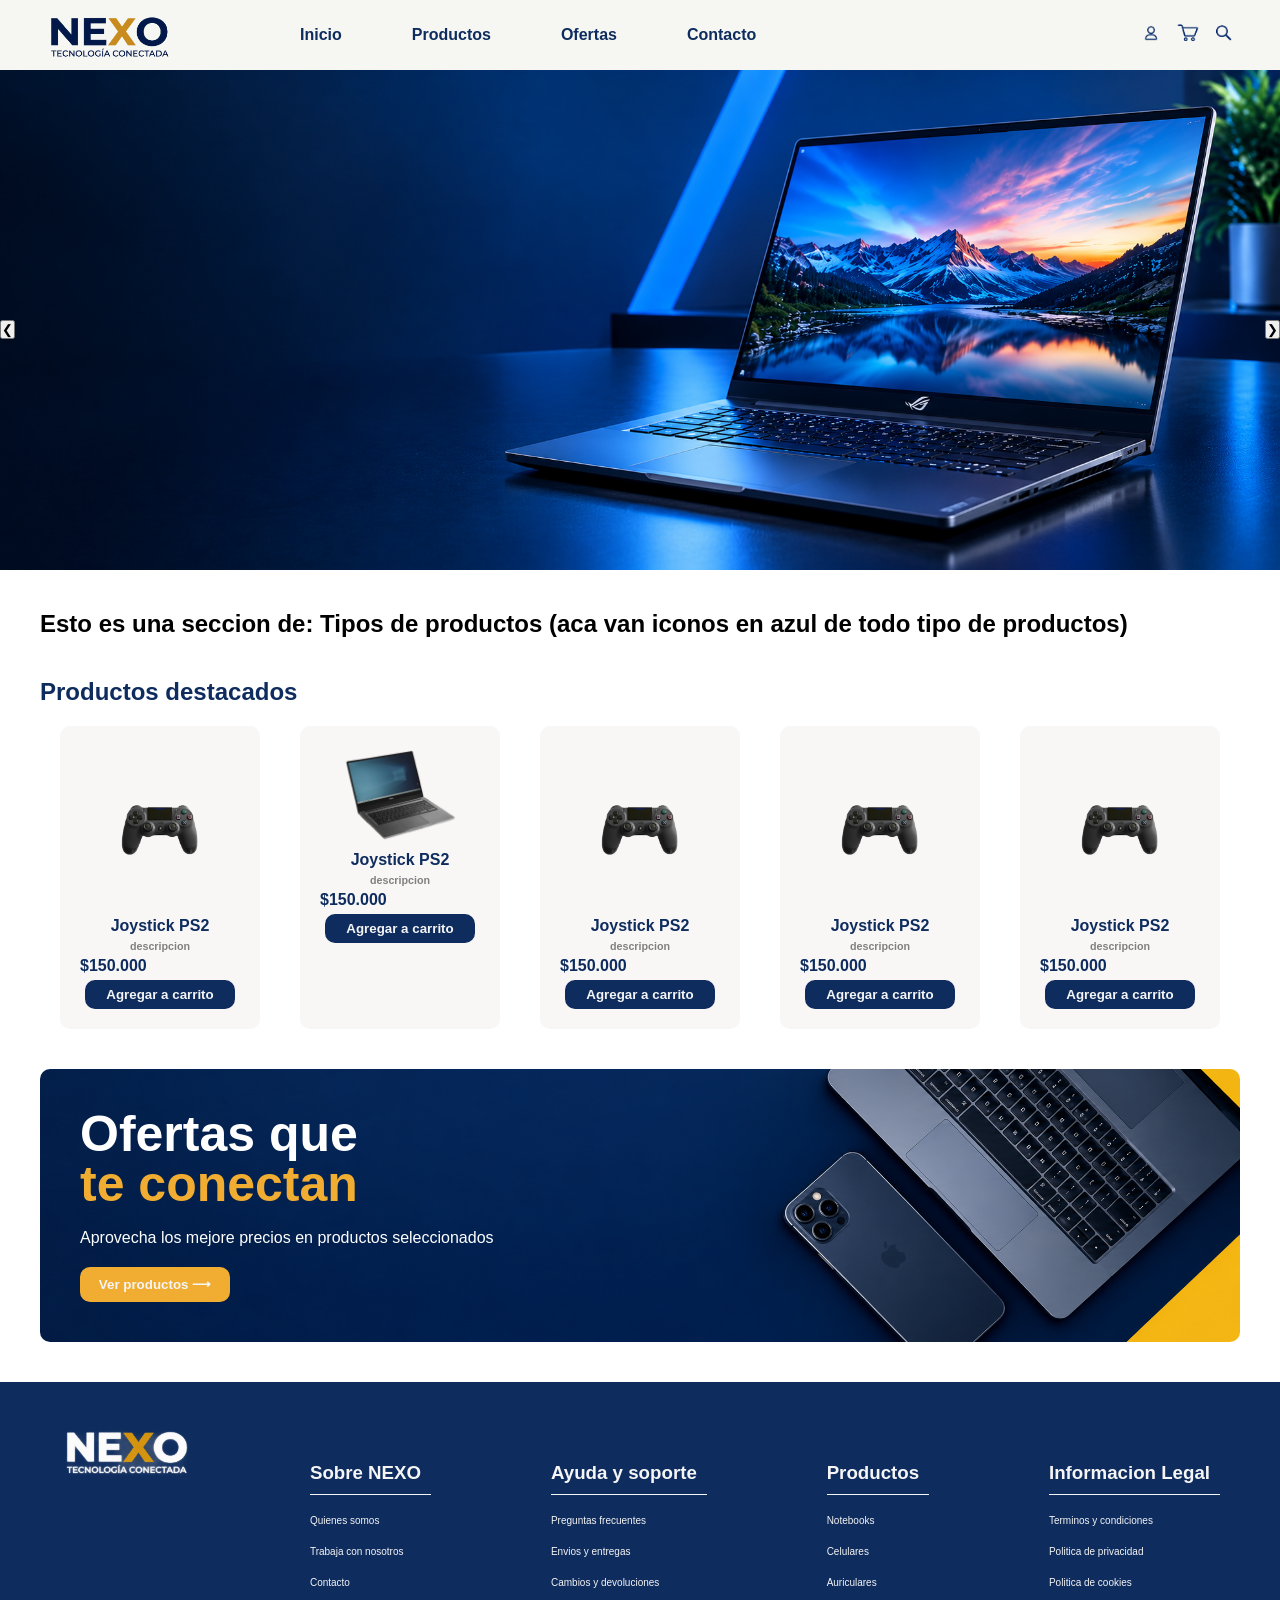
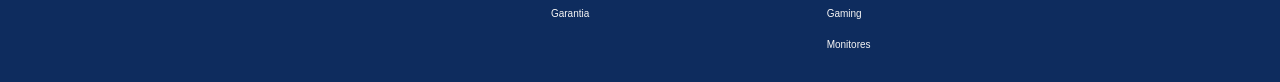
==== index.html @ c751e3c9 "Cambios Varios Cambios en Footer y armando carrucel" ====
<!DOCTYPE html>
<html lang="en">

<head>
    <meta charset="UTF-8">
    <meta name="viewport" content="width=device-width, initial-scale=1.0">
    <title>Nexo</title>
    <link rel="stylesheet" href="style.css">
</head>

<body>
    <header>
        <img class="logo" src="./Imagenes/Logo.png" alt="" width="220px">
        <div class="contenedor">
            <nav>
                <ul>
                    <li><a href="#Inicio">Inicio</a></li>
                    <li><a href="#Productos">Productos</a></li>
                    <li><a href="#Ofertas">Ofertas</a></li>
                    <li><a href="">Contacto</a></li>


                </ul>
            </nav>
        </div>
        <div class="iconos">
            <img src="./Imagenes/Ícono minimalista de usuario azul marino.png" alt="" width="32px">
            <img src="./Imagenes/Carrito de compras minimalista azul marino.png" alt="" width="32px">
            <img src="./Imagenes/Ícono de lupa azul minimalista.png" alt="" width="32px">
        </div>

    </header>

    <main>
        <section id="Inicio" class="carrucel">
            <button id="flechaIzq">❮</button>
            <button id="flechaDer">❯</button>
            <div class="imagenes">
                <img src="./Imagenes/Imagenes de carrucel/Portátil gaming en paisaje montañoso.png" alt="">
                <img src="./Imagenes/Imagenes de carrucel/Sin título.jpg" alt="">
                <img src="./Imagenes/Imagenes de carrucel/Sin título2.jpg" alt="">
            </div>    
            
        </section>
        <section class="categoria">
            <h2>Esto es una seccion de: Tipos de productos (aca van iconos en azul de todo tipo de productos)</h2>

        </section>
        <section id="Productos" class="allProducts">
            <h2>Productos destacados</h2>
            <div class="container">
                <div class="productos">
                    <img src="./Imagenes/michal-ilenda-UzwsrV3bFdU-unsplash-removebg-preview.png" alt="" width="150px">
                    <h4>Joystick PS2</h4>
                    <h6>descripcion</h6>
                    <p>$150.000</p>
                    <button>Agregar a carrito</button>
                </div>
                <div class="productos">
                    <img src="./Imagenes/erick-cerritos-i5UV2HpITYA-unsplash-removebg-preview.png" alt="" width="150px">
                    <h4>Joystick PS2</h4>
                    <h6>descripcion</h6>
                    <p>$150.000</p>
                    <button>Agregar a carrito</button>
                </div>
                <div class="productos">
                    <img src="./Imagenes/michal-ilenda-UzwsrV3bFdU-unsplash-removebg-preview.png" alt="" width="150px">
                    <h4>Joystick PS2</h4>
                    <h6>descripcion</h6>
                    <p>$150.000</p>
                    <button>Agregar a carrito</button>
                </div>
                <div class="productos">
                    <img src="./Imagenes/michal-ilenda-UzwsrV3bFdU-unsplash-removebg-preview.png" alt="" width="150px">
                    <h4>Joystick PS2</h4>
                    <h6>descripcion</h6>
                    <p>$150.000</p>
                    <button>Agregar a carrito</button>
                </div>
                <div class="productos">
                    <img src="./Imagenes/michal-ilenda-UzwsrV3bFdU-unsplash-removebg-preview.png" alt="" width="150px">
                    <h4>Joystick PS2</h4>
                    <h6>descripcion</h6>
                    <p>$150.000</p>
                    <button>Agregar a carrito</button>
                </div>
            </div>

        </section>
        <section id="Ofertas" class="ofertas">
            <div class="texto2">
                <h5>Ofertas que<br> <span>te conectan</span></h5>
                <p>Aprovecha los mejore precios en productos seleccionados</p>
                <button>Ver productos ⟶</button>
            </div>
        </section>
    </main>
    <footer>

        <div class="nexo"><img src="./Imagenes/Logo NEXO con tecnología conectada.png" alt="" width="250px"></div>

        <div class="contenedor2">
            <div class="contFooter">
                <h3>Sobre NEXO</h3>
                <ul>

                    <li>Quienes somos</li>
                    <li>Trabaja con nosotros</li>
                    <li>Contacto</li>

                </ul>
            </div>
            <div class="contFooter">
                <h3>Ayuda y soporte</h3>
                <ul>
                    <li>Preguntas frecuentes</li>
                    <li>Envios y entregas</li>
                    <li>Cambios y devoluciones</li>
                    <li>Garantia</li>
                </ul>
            </div>
            <div class="contFooter">
                <h3>Productos</h3>
                <ul>
                    <li>Notebooks</li>
                    <li>Celulares</li>
                    <li>Auriculares</li>
                    <li>Gaming</li>
                    <li>Monitores</li>
                </ul>
            </div>
            <div class="contFooter">
                <h3>Informacion Legal</h3>
                <ul>
                    <li>Terminos y condiciones</li>
                    <li>Politica de privacidad</li>
                    <li>Politica de cookies</li>
                </ul>
            </div>
        </div>


    </footer>
    <script src="script.js"></script>
</body>

</html>
---- style.css ----
* {
    box-sizing: border-box;
    margin: 0;
    padding: 0;
    font-family: Roboto, Arial, sans-serif;

}

body {
    min-height: 100vh;
    display: flex;
    flex-direction: column;
}


header {
    background-color: #f6f7f3;
    color: #0E2C5E;
    display: flex;
    align-items: center;
    height: 70px;
    position: fixed;
    top: 0;
    left: 0;
    width: 100%;
    height: 70px;
    z-index: 1000;
}
 main{
     padding-top: 70px;
 }

 footer{
    background-color: #0E2C5E;
    display: flex;
    height: 300px;
    justify-content: space-around;

    
    
 }

 footer img { 
    align-self: center;
 }

 .contenedor2{
    display: flex;
    justify-content: space-around;
    align-items: self-start;
    
    flex: 5;
    

 }
 .nexo{
    flex: 1;
    
 }

 .contFooter{
    display: flex;
    flex-direction: column;
    padding-top: 70px;
    gap: 10px;
    
 }

 footer li{
    color: whitesmoke ;
    font-size: 10px;
    padding: 10px;
    padding-left: 0;
    
 }
 footer h3{
    color: whitesmoke;
    padding: 10px;
    margin-left: 0;
    padding-left: 0;
    border-bottom: solid 1px;
    padding-bottom: 0.5;
 }

 footer ul{
    list-style: none;
 }

.contenedor {
    display: flex;
    align-items: stretch;
    height: 100%;
    margin-right: auto;
    padding-left: 20px;
    gap: 50px;
}

nav {
    display: flex;
    align-items: stretch;
    height: 100%;
}

nav ul {
    list-style: none;
    display: flex;
    align-items: stretch;
    height: 100%;
    gap: 50px;
    font-weight: bold;
    padding-left: 50px;
}

nav li {
    display: flex;
}

nav li a {
    display: flex;
    align-items: center;
    padding: 0 10px;
    text-decoration: none;
    color: #0E2C5E;
}

nav li a:hover {
    color: #f0ad31;
    cursor: pointer;
    transition: 0.7s;
    
}

.iconos {
    margin-right: 40px;
    

}
.iconos:hover{
    cursor: pointer;
    
}

.carrucel {
    width: 100%;
    height: 500px;
    overflow: hidden;
    position: relative;
}

#flechaIzq{
    position: absolute;
    top: 50%;
    z-index: 10;
}
#flechaDer{
    position: absolute;
    right: 0;
    top: 50%;    
    z-index: 10;
}
.imagenes {
    display: flex;
    width: 100%;
    height: 100%;
    transition: transform 0.5s ease;
}

.imagenes img {
    flex: 0 0 100%;
    width: 100%;
    height: 100%;
    object-fit: cover;
}

.texto {
    display: flex;
    flex-direction: column;
    justify-content: flex-start;
    align-items: center;
    gap: 20px;
}

.texto h1 {
    color: #0E2C5E;
    font-size: 50px;
    line-height: 1;
}

.texto p {
    color: #0E2C5E;
    font-weight: 200;

}

.texto button {
    color: whitesmoke;
    background-color: #f0ad31;
    border: none;
    width: 150px;
    padding: 10px;
    border-radius: 10px;
    align-self: center;
    font-weight: bold;
    align-self: flex-start;
    cursor: pointer;
}

.texto button:hover{
    cursor: pointer;
    background-color: #df630b;
    transition: 0.5s;
}

.texto2 {
    display: flex;
    flex-direction: column;
    justify-content: flex-start;
    align-items: center;
    gap: 20px;
    align-items: flex-start;
    padding: 40px;
    border-radius: 10px;

}

.texto2 h5 {
    color: white;
    font-size: 50px;
    line-height: 1;

}

.texto2 p {
    color: white;
    font-weight: 200;

}

.texto2 button {
    color: whitesmoke;
    background-color: #f0ad31;
    border: none;
    width: 150px;
    padding: 10px;
    border-radius: 10px;
    font-weight: bold;

}



span {
    color: #f0ad31;
}

.allProducts {
    display: flex;
    flex-direction: column;
    gap: 20px;
    margin-left: 40px;
    margin-right: 40px;
}

.allProducts h2 {
    color: #0E2C5E;

}

.container {
    display: flex;
    justify-content: space-around;
}


.productos {
    display: flex;
    flex-direction: column;
    align-items: center;
    width: 200px;
    background-color: rgb(249, 246, 246);
    border-radius: 10px;
    gap: 5px;
    padding: 20px;
}

.productos h4 {
    color: #0E2C5E;

}

.productos h6 {
    color: grey;

}

.productos p {
    color: #0E2C5E;
    font-weight: bold;
    align-self: flex-start;
}

.productos button {
    color: whitesmoke;
    background-color: #0E2C5E;
    border: none;
    padding: 7px;
    border-radius: 10px;
    width: 150px;
    font-weight: bold;
    cursor: pointer;
}

.ofertas {
    background-image: url(./Imagenes/Banner\ tecnológico\ con\ laptop\ y\ smartphone.png);
    background-size: cover;
    background-position: center;
    background-repeat: no-repeat;
    border-radius: 10px;
    margin: 40px;
}

.ofertas button:hover{
    cursor: pointer;
    background-color: #df630b;
    transition: 0.7s;
}

.categoria {
    margin: 40px;

}
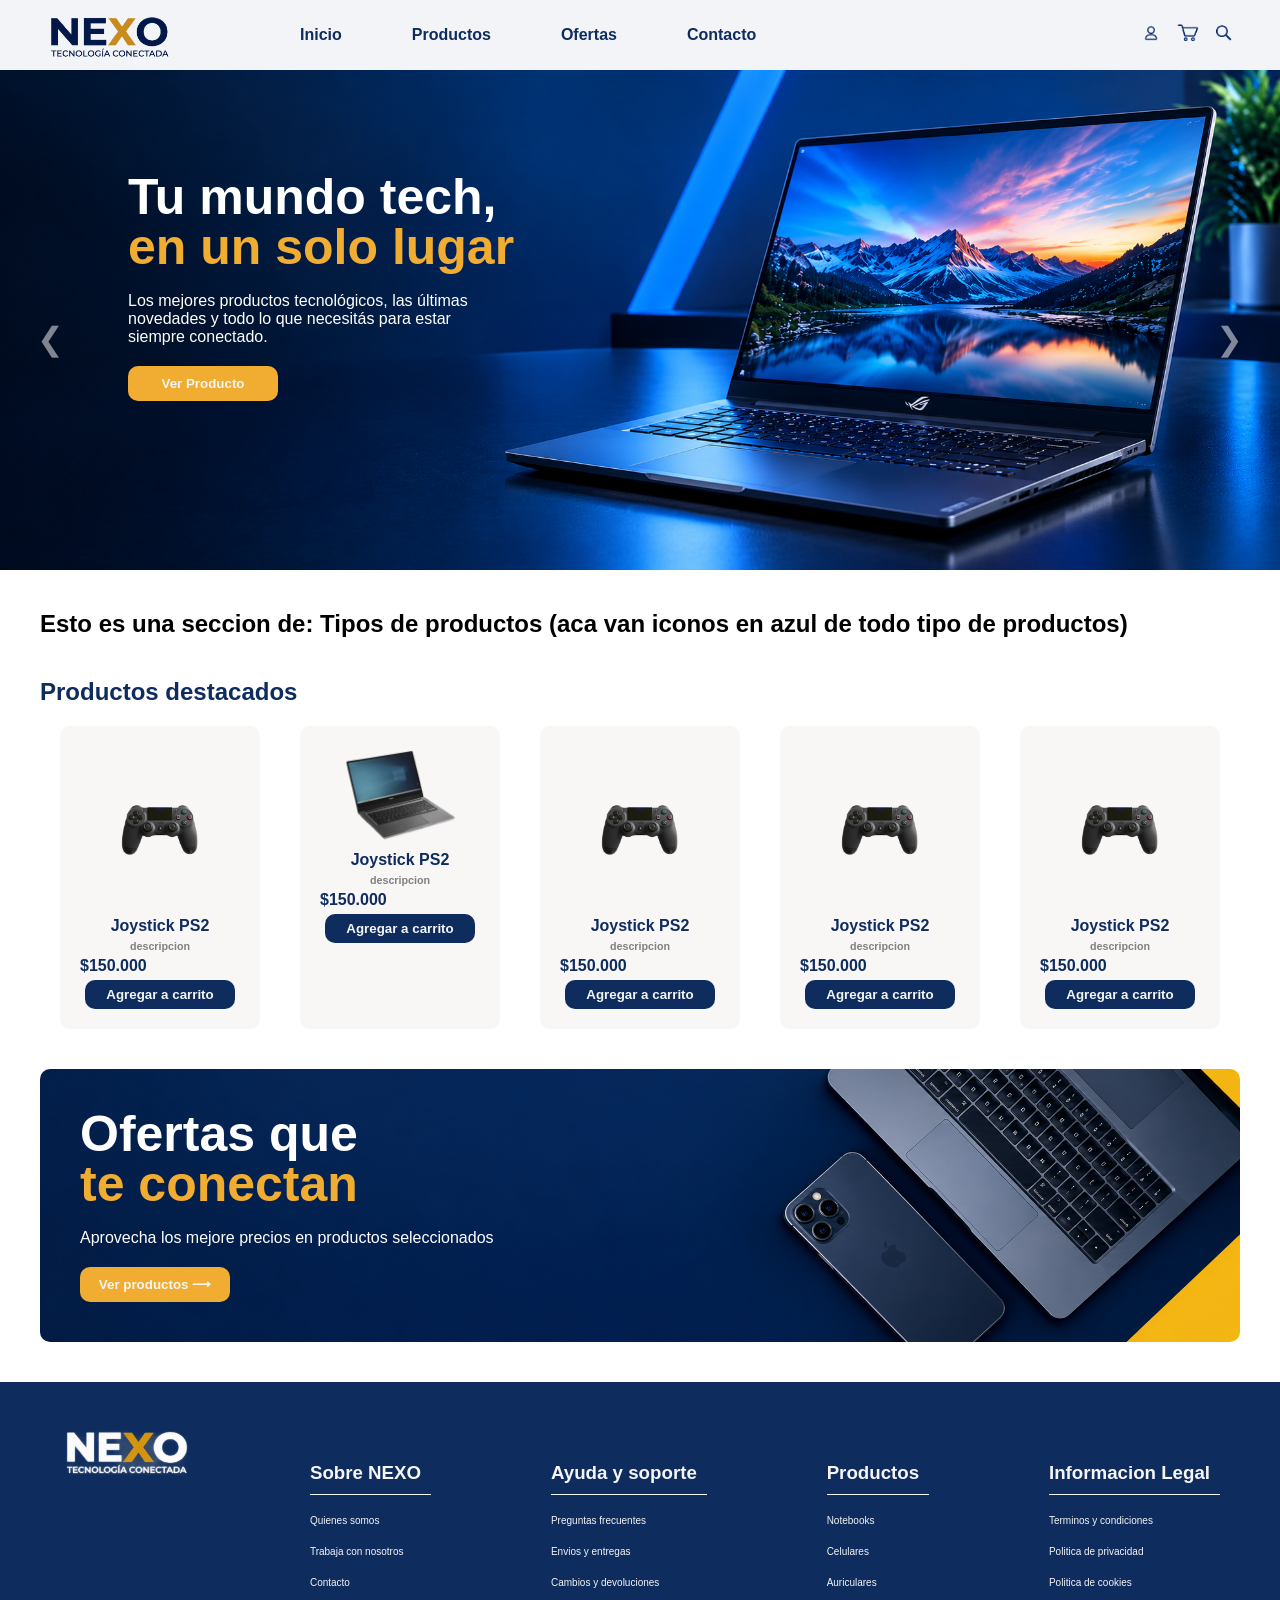
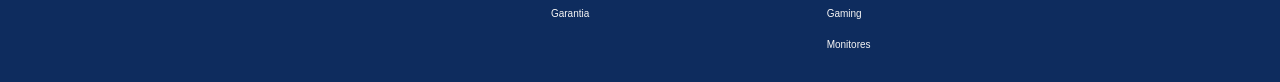
==== commit dfb69c1a: "Cambio Carrucel Cambio en el funcionamiento a como lo pide el TFI" ====
--- a/index.html
+++ b/index.html
@@ -35,12 +35,36 @@
         <section id="Inicio" class="carrucel">
             <button id="flechaIzq">❮</button>
             <button id="flechaDer">❯</button>
+            
+
             <div class="imagenes">
-                <img src="./Imagenes/Imagenes de carrucel/Portátil gaming en paisaje montañoso.png" alt="">
-                <img src="./Imagenes/Imagenes de carrucel/Sin título.jpg" alt="">
-                <img src="./Imagenes/Imagenes de carrucel/Sin título2.jpg" alt="">
-            </div>    
-            
+                <div class="contPubli">
+                    <div class="publicidad publi1">
+                        <h1>Tu mundo tech, <br> <span>en un solo lugar</span></h1>
+                        <p>Los mejores productos tecnológicos, las últimas <br> novedades y todo lo que necesitás para estar <br> siempre conectado.</p>
+                        <button>Ver Producto</button>
+                    </div>
+                    <img src="./Imagenes/Imagenes de carrucel/Portátil gaming en paisaje montañoso.png" alt="">
+                </div>
+                <div class="contPubli">
+                    <div class="publicidad publi2">
+                        <h1>Renová tu setup, <br> <span>potenciá tu experiencia</span></h1>
+                        <p>Los mejores productos tecnológicos, las últimas <br> novedades y todo lo que necesitás para estar <br> siempre conectado.</p>
+                        <button>Ver Producto</button>
+                    </div>
+                    <img src="./Imagenes/Imagenes de carrucel/imagen2.png" alt="">
+                </div>
+                <div class="contPubli">
+                    <div class="publicidad publi3">
+                        <h1>La tecnologia <br> <span>que impulsa tu futuro.</span></h1>
+                        <p>Descubrí dispositivos innovadores <br> diseñados para llevar tu productividad, creatividad y <br>entretenimiento al siguiente nivel. <br> ¡Encontrá la tecnología ideal para vos!</p>
+                        <button>Ver Producto</button>
+                    </div>
+                    <img src="./Imagenes/Imagenes de carrucel/imagen3.png" alt="">
+                </div>
+
+            </div>
+
         </section>
         <section class="categoria">
             <h2>Esto es una seccion de: Tipos de productos (aca van iconos en azul de todo tipo de productos)</h2>
--- a/style.css
+++ b/style.css
@@ -14,7 +14,7 @@
 
 
 header {
-    background-color: #f6f7f3;
+    background-color: #f3f4f7;
     color: #0E2C5E;
     display: flex;
     align-items: center;
@@ -26,65 +26,63 @@
     height: 70px;
     z-index: 1000;
 }
- main{
-     padding-top: 70px;
- }
-
- footer{
+
+main {
+    padding-top: 70px;
+}
+
+footer {
     background-color: #0E2C5E;
     display: flex;
     height: 300px;
     justify-content: space-around;
 
-    
-    
- }
-
- footer img { 
+
+
+}
+
+footer img {
     align-self: center;
- }
-
- .contenedor2{
+}
+
+.contenedor2 {
     display: flex;
     justify-content: space-around;
     align-items: self-start;
-    
     flex: 5;
-    
-
- }
- .nexo{
+}
+
+.nexo {
     flex: 1;
-    
- }
-
- .contFooter{
+}
+
+.contFooter {
     display: flex;
     flex-direction: column;
     padding-top: 70px;
     gap: 10px;
-    
- }
-
- footer li{
-    color: whitesmoke ;
+}
+
+footer li {
+    color: whitesmoke;
     font-size: 10px;
     padding: 10px;
     padding-left: 0;
-    
- }
- footer h3{
+
+}
+
+footer h3 {
     color: whitesmoke;
     padding: 10px;
     margin-left: 0;
     padding-left: 0;
     border-bottom: solid 1px;
     padding-bottom: 0.5;
- }
-
- footer ul{
+}
+
+footer ul {
     list-style: none;
- }
+}
 
 .contenedor {
     display: flex;
@@ -127,17 +125,18 @@
     color: #f0ad31;
     cursor: pointer;
     transition: 0.7s;
-    
+
 }
 
 .iconos {
     margin-right: 40px;
-    
-
-}
-.iconos:hover{
-    cursor: pointer;
-    
+
+
+}
+
+.iconos:hover {
+    cursor: pointer;
+
 }
 
 .carrucel {
@@ -147,17 +146,78 @@
     position: relative;
 }
 
-#flechaIzq{
+.contPubli{
+    flex: 0 0 100%;
+    height: 100%;
+}
+
+
+#flechaIzq {
     position: absolute;
     top: 50%;
     z-index: 10;
-}
-#flechaDer{
+    font-size: 20px;
+    border: none;
+    background: transparent;
+    color: white;
+    margin-left: 2%;
+    font-size: 200%;
+    opacity: 0.5;
+    cursor: pointer;
+    width: 50px;
+    transition: 0.5s;
+
+}
+#flechaDer {
     position: absolute;
     right: 0;
-    top: 50%;    
+    top: 50%;
     z-index: 10;
-}
+    font-size: 20px;
+    border: none;
+    background: transparent;
+    color: white;
+    margin-right: 2%;
+    font-size: 200%;
+    opacity: 0.5;
+    cursor: pointer;
+    width: 50px;
+    transition: 0.5s;
+
+}
+
+#flechaIzq:hover {
+    transform: translateX(-50%);
+    transition: 0.5s;
+    opacity: 1;
+}
+
+#flechaDer:hover {
+    transform: translateX(50%);
+    transition: 0.5s;
+    opacity: 1;
+}
+
+
+.contCircle {
+    display: flex;
+    gap: 20%;
+    position: absolute;
+    top: 90%;
+    left: 50%;
+    z-index: 10;
+
+}
+
+.circle {
+    cursor: pointer;
+    accent-color: white;
+    opacity: 0.5;
+    width: 30%;
+    height: 30%;
+
+}
+
 .imagenes {
     display: flex;
     width: 100%;
@@ -172,27 +232,36 @@
     object-fit: cover;
 }
 
-.texto {
+.publicidad {
+    position: absolute;
     display: flex;
     flex-direction: column;
     justify-content: flex-start;
     align-items: center;
     gap: 20px;
-}
-
-.texto h1 {
-    color: #0E2C5E;
+    margin-left: 10%;
+    margin-top: 8%;
+}
+
+.publi2{
+    margin-left: 60%;
+}
+
+
+.publicidad h1 {
+    color: white;
     font-size: 50px;
     line-height: 1;
 }
 
-.texto p {
-    color: #0E2C5E;
+.publicidad p {
+    color: white;
     font-weight: 200;
-
-}
-
-.texto button {
+    align-self: flex-start;
+
+}
+
+.publicidad button {
     color: whitesmoke;
     background-color: #f0ad31;
     border: none;
@@ -205,7 +274,7 @@
     cursor: pointer;
 }
 
-.texto button:hover{
+.publicidad button:hover {
     cursor: pointer;
     background-color: #df630b;
     transition: 0.5s;
@@ -319,7 +388,7 @@
     margin: 40px;
 }
 
-.ofertas button:hover{
+.ofertas button:hover {
     cursor: pointer;
     background-color: #df630b;
     transition: 0.7s;
@@ -328,4 +397,5 @@
 .categoria {
     margin: 40px;
 
-}+}
+
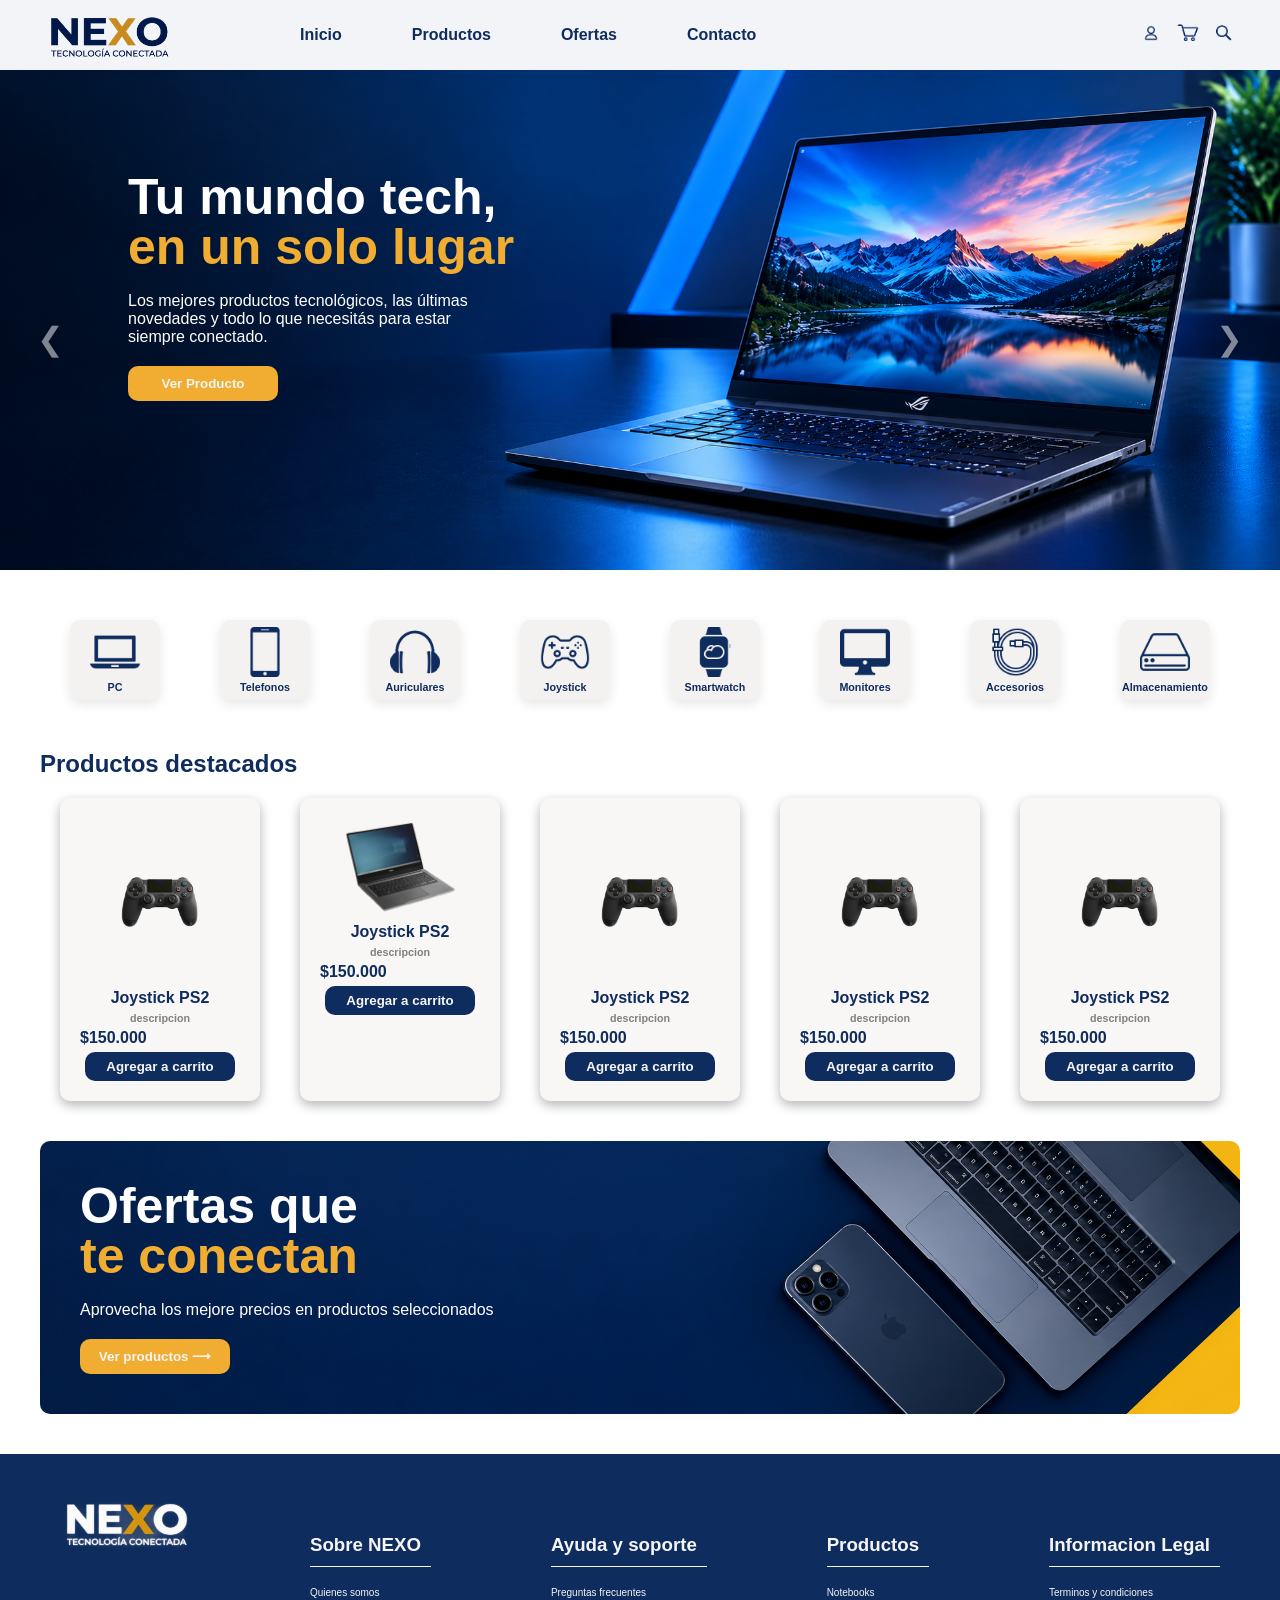
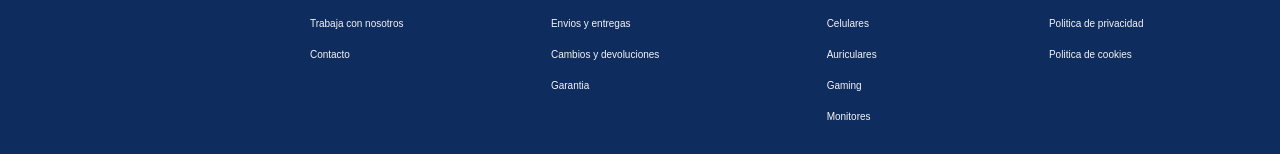
==== commit 63e0e22e: "Tipos de produuctos Agregando tipos de productos" ====
--- a/index.html
+++ b/index.html
@@ -4,7 +4,7 @@
 <head>
     <meta charset="UTF-8">
     <meta name="viewport" content="width=device-width, initial-scale=1.0">
-    <title>Nexo</title>
+    <title>Nexo: Empresa tech</title>
     <link rel="stylesheet" href="style.css">
 </head>
 
@@ -35,39 +35,74 @@
         <section id="Inicio" class="carrucel">
             <button id="flechaIzq">❮</button>
             <button id="flechaDer">❯</button>
-            
+
 
             <div class="imagenes">
                 <div class="contPubli">
                     <div class="publicidad publi1">
                         <h1>Tu mundo tech, <br> <span>en un solo lugar</span></h1>
-                        <p>Los mejores productos tecnológicos, las últimas <br> novedades y todo lo que necesitás para estar <br> siempre conectado.</p>
+                        <p>Los mejores productos tecnológicos, las últimas <br> novedades y todo lo que necesitás para
+                            estar <br> siempre conectado.</p>
                         <button>Ver Producto</button>
                     </div>
-                    <img src="./Imagenes/Imagenes de carrucel/Portátil gaming en paisaje montañoso.png" alt="">
+                    <img src="./Imagenes/Imagenes de carrucel/ImagenUno.png" alt="">
                 </div>
                 <div class="contPubli">
                     <div class="publicidad publi2">
                         <h1>Renová tu setup, <br> <span>potenciá tu experiencia</span></h1>
-                        <p>Los mejores productos tecnológicos, las últimas <br> novedades y todo lo que necesitás para estar <br> siempre conectado.</p>
+                        <p>Los mejores productos tecnológicos, las últimas <br> novedades y todo lo que necesitás para
+                            estar <br> siempre conectado.</p>
                         <button>Ver Producto</button>
                     </div>
-                    <img src="./Imagenes/Imagenes de carrucel/imagen2.png" alt="">
+                    <img src="./Imagenes/Imagenes de carrucel/ImagenDos.png" alt="">
                 </div>
                 <div class="contPubli">
                     <div class="publicidad publi3">
                         <h1>La tecnologia <br> <span>que impulsa tu futuro.</span></h1>
-                        <p>Descubrí dispositivos innovadores <br> diseñados para llevar tu productividad, creatividad y <br>entretenimiento al siguiente nivel. <br> ¡Encontrá la tecnología ideal para vos!</p>
+                        <p>Descubrí dispositivos innovadores <br> diseñados para llevar tu productividad, creatividad y
+                            <br>entretenimiento al siguiente nivel. <br> ¡Encontrá la tecnología ideal para vos!</p>
                         <button>Ver Producto</button>
                     </div>
-                    <img src="./Imagenes/Imagenes de carrucel/imagen3.png" alt="">
+                    <img src="./Imagenes/Imagenes de carrucel/ImagenTres.png" alt="">
                 </div>
 
             </div>
 
         </section>
         <section class="categoria">
-            <h2>Esto es una seccion de: Tipos de productos (aca van iconos en azul de todo tipo de productos)</h2>
+            <div class="catDiv">
+                <div><img src="./Imagenes/Iconos para tipo de productos/pc.png" alt=""></div>
+                <h6>PC</h6>
+            </div>
+            <div class="catDiv">
+                <div><img src="./Imagenes/Iconos para tipo de productos/telefonos.png" alt=""></div>
+                <h6>Telefonos</h6>
+            </div>
+            <div class="catDiv">
+                <div><img src="./Imagenes/Iconos para tipo de productos/auriculares.png" alt=""></div>
+                <h6>Auriculares</h6>
+            </div>
+            <div class="catDiv">
+                <div><img src="./Imagenes/Iconos para tipo de productos/joystick.png" alt=""></div>
+                <h6>Joystick</h6>
+            </div>
+            <div class="catDiv">
+                <div><img src="./Imagenes/Iconos para tipo de productos/smartwatch.png" alt=""></div>
+                <h6>Smartwatch</h6>
+            </div>
+            <div class="catDiv">
+                <div><img src="./Imagenes/Iconos para tipo de productos/imac.png" alt=""></div>
+                <h6>Monitores</h6>
+            </div>
+            <div class="catDiv">
+                <div><img src="./Imagenes/Iconos para tipo de productos/accesaorios.png" alt=""></div>
+                <h6>Accesorios</h6>
+            </div>
+            <div class="catDiv">
+                <div><img src="./Imagenes/Iconos para tipo de productos/almacenamiento.png" alt=""></div>
+                <h6>Almacenamiento</h6>
+            </div>
+
 
         </section>
         <section id="Productos" class="allProducts">
--- a/style.css
+++ b/style.css
@@ -350,8 +350,12 @@
     border-radius: 10px;
     gap: 5px;
     padding: 20px;
-}
-
+     box-shadow: 0 4px 12px #b1b4b7;
+}
+.productos:hover{
+    box-shadow: 0 4px 12px #c5ccd5;
+    cursor: pointer;
+}
 .productos h4 {
     color: #0E2C5E;
 
@@ -379,6 +383,11 @@
     cursor: pointer;
 }
 
+.productos button:hover{
+    background-color: #df630b;
+    transition: 0.5s;
+}
+
 .ofertas {
     background-image: url(./Imagenes/Banner\ tecnológico\ con\ laptop\ y\ smartphone.png);
     background-size: cover;
@@ -396,6 +405,100 @@
 
 .categoria {
     margin: 40px;
-
-}
-
+    display: flex;
+    justify-content: space-around;
+    align-items: center;
+   
+    height: 100px;
+}
+
+.catDiv{
+    display: flex;
+    flex-direction: column;
+    justify-content: center; 
+    align-items: center;   
+    width: 90px;
+    height: 80px;
+    background-color: rgb(244, 241, 241);
+    border-radius: 10px;
+   box-shadow: 0 4px 12px rgba(0, 0, 0, 0.10);
+
+}
+
+.catDiv h6{
+    color: #0E2C5E;
+}
+.catDiv:hover{
+    box-shadow: 0 4px 12px #0568e9;
+    cursor: pointer;
+    transition: 0.5s;
+}
+
+.categoria img{
+    width: 50px;
+}
+
+.seccion-contacto{
+    display: flex;
+    justify-content: center;
+    align-items: center;
+    padding: 40px 20px;
+}
+.contenedor-contacto {
+    background-color: #ffffff;
+    width: 100%;
+    padding: 30px;
+    border-radius: 12px;
+}
+.contenedor-contacto h2{
+    color: #0E2C5E;
+    text-align: center;
+    margin-bottom: 10px;
+}
+.contenedor-contacto p{
+    color: #555;
+    margin-bottom: 25px;
+    text-align: center;
+}
+form{
+    display: flex;
+    flex-direction: column;
+    gap: 18px;
+}
+.grupo-campo{
+    display: flex;
+    flex-direction: column;
+    gap: 6px;
+}
+.grupo-campo label{
+    color: #0E2C5E;
+    font-weight: bold;
+    font-size: 14px;
+}
+.grupo-campo input, .grupo-campo textarea {
+    width: 100%;
+    padding: 12px;
+    border: 1px solid #ccc;
+    border-radius: 8px;
+    font-size: 15px;
+    font-family: inherit;
+    outline: none;
+}
+.grupo-campo input:focus, .grupo-campo textarea:focus{
+    border-color: #0E2C5E;
+}
+.btn-enviar{
+color: whitesmoke;
+background-color: #f0ad31;
+border: none;
+padding: 12px;
+border-radius: 8px;
+font-weight: bold;
+font-size: 16px;
+cursor: pointer;
+margin-top: 10px;
+
+}
+.btn-enviar:hover{
+    background-color: #d99926;
+}
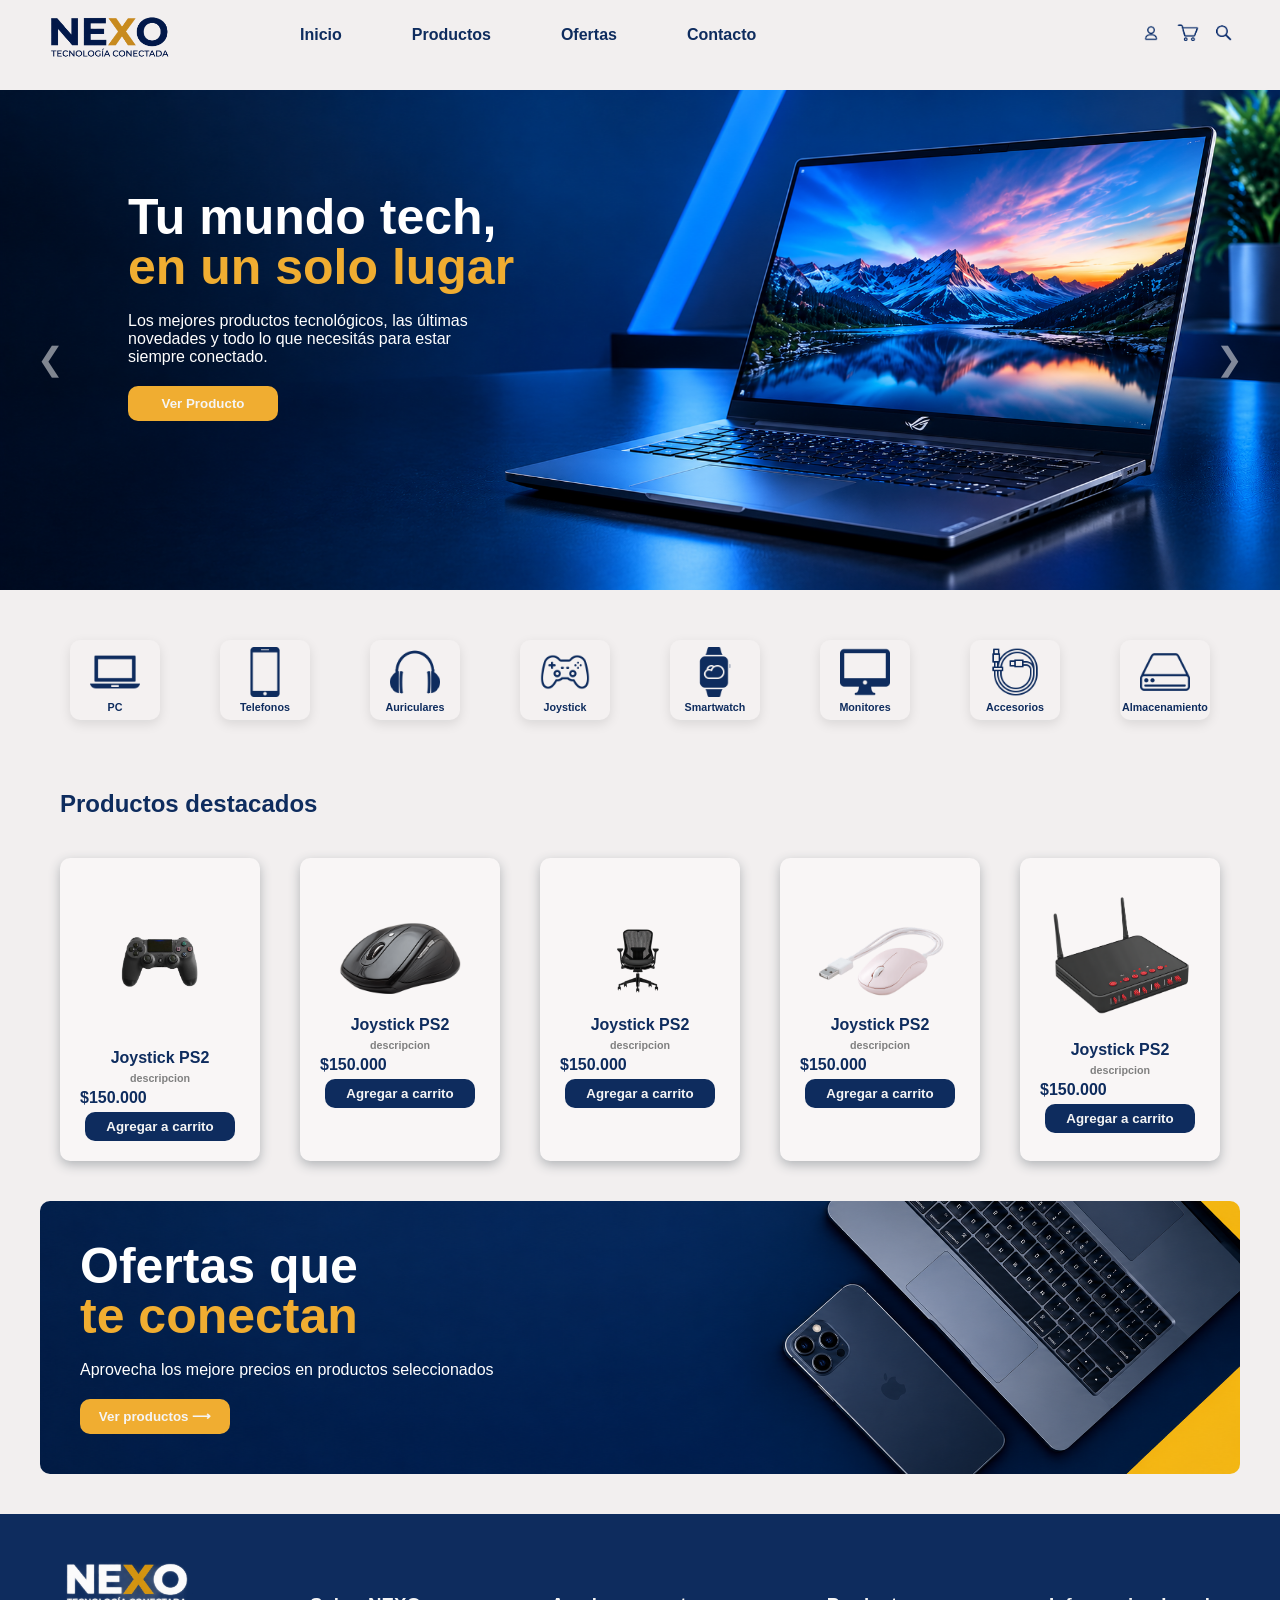
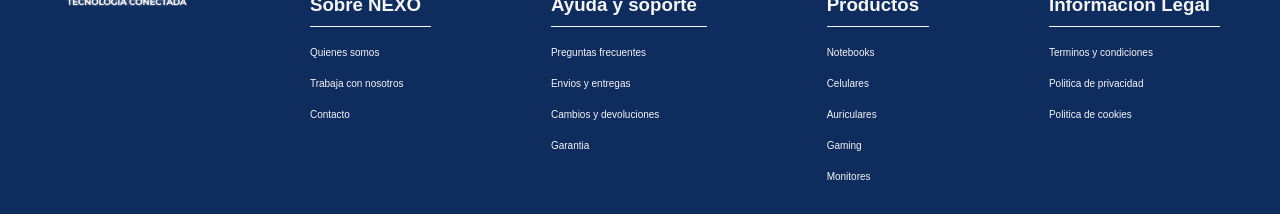
==== commit 794ab07a: "Pagina de ofertas Pagina de ofertas y algunos cambios" ====
--- a/index.html
+++ b/index.html
@@ -14,10 +14,10 @@
         <div class="contenedor">
             <nav>
                 <ul>
-                    <li><a href="#Inicio">Inicio</a></li>
+                    <li><a href="">Inicio</a></li>
                     <li><a href="#Productos">Productos</a></li>
-                    <li><a href="#Ofertas">Ofertas</a></li>
-                    <li><a href="">Contacto</a></li>
+                    <li><a href="./ofertas.html">Ofertas</a></li>
+                    <li><a href="./contacto.html">Contacto</a></li>
 
 
                 </ul>
@@ -116,28 +116,28 @@
                     <button>Agregar a carrito</button>
                 </div>
                 <div class="productos">
-                    <img src="./Imagenes/erick-cerritos-i5UV2HpITYA-unsplash-removebg-preview.png" alt="" width="150px">
-                    <h4>Joystick PS2</h4>
-                    <h6>descripcion</h6>
-                    <p>$150.000</p>
-                    <button>Agregar a carrito</button>
-                </div>
-                <div class="productos">
-                    <img src="./Imagenes/michal-ilenda-UzwsrV3bFdU-unsplash-removebg-preview.png" alt="" width="150px">
-                    <h4>Joystick PS2</h4>
-                    <h6>descripcion</h6>
-                    <p>$150.000</p>
-                    <button>Agregar a carrito</button>
-                </div>
-                <div class="productos">
-                    <img src="./Imagenes/michal-ilenda-UzwsrV3bFdU-unsplash-removebg-preview.png" alt="" width="150px">
-                    <h4>Joystick PS2</h4>
-                    <h6>descripcion</h6>
-                    <p>$150.000</p>
-                    <button>Agregar a carrito</button>
-                </div>
-                <div class="productos">
-                    <img src="./Imagenes/michal-ilenda-UzwsrV3bFdU-unsplash-removebg-preview.png" alt="" width="150px">
+                    <img src="./Imagenes/Productos tecnologicos/ergonomic-wireless-computer-mouse-black.png" alt="" width="150px">
+                    <h4>Joystick PS2</h4>
+                    <h6>descripcion</h6>
+                    <p>$150.000</p>
+                    <button>Agregar a carrito</button>
+                </div>
+                <div class="productos">
+                    <img src="./Imagenes/Productos tecnologicos/black-gaming-chair-isolated.png" alt="" width="150px">
+                    <h4>Joystick PS2</h4>
+                    <h6>descripcion</h6>
+                    <p>$150.000</p>
+                    <button>Agregar a carrito</button>
+                </div>
+                <div class="productos">
+                    <img src="./Imagenes/Productos tecnologicos/pink-usb-computer-mouse-on-white-background.png" alt="" width="150px">
+                    <h4>Joystick PS2</h4>
+                    <h6>descripcion</h6>
+                    <p>$150.000</p>
+                    <button>Agregar a carrito</button>
+                </div>
+                <div class="productos">
+                    <img src="./Imagenes/Productos tecnologicos/wireless-internet-router-network-device.png" alt="" width="150px">
                     <h4>Joystick PS2</h4>
                     <h6>descripcion</h6>
                     <p>$150.000</p>
--- a/style.css
+++ b/style.css
@@ -10,11 +10,12 @@
     min-height: 100vh;
     display: flex;
     flex-direction: column;
+    background-color: rgb(242, 239, 239);
 }
 
 
 header {
-    background-color: #f3f4f7;
+    background-color: rgb(242, 239, 239);
     color: #0E2C5E;
     display: flex;
     align-items: center;
@@ -29,7 +30,118 @@
 
 main {
     padding-top: 70px;
-}
+    margin-top: 20px;
+}
+
+main h2 {
+    color: #0E2C5E;
+    padding: 20px;
+}
+
+.descuentos {
+    display: flex;
+    flex-direction: column;
+    background-color: #0E2C5E;
+    gap: 10px;
+    padding: 20px;
+    border-radius: 10px;
+    margin: 20px;
+
+
+}
+
+.descuentos h4 {
+    color: #d99926;
+}
+
+.descuentos h1,
+p {
+    color: white;
+}
+
+.descuentos button {
+    color: whitesmoke;
+    background-color: #f0ad31;
+    border: none;
+    width: 150px;
+    padding: 10px;
+    border-radius: 10px;
+}
+
+.destacados {
+    width: 300px;
+    height: 400px;
+    
+    background-color: white;
+    border-radius: 10px;
+    display: flex;
+    flex-direction: column;
+    justify-content: center;
+    align-items: flex-start;
+    box-shadow: 0 4px 12px #b1b4b7;
+    
+}
+
+
+.destacados img {
+    display: flex;
+    width: 100%;
+    height: 180px;
+    object-fit: contain;
+    margin-top: 15%;
+    
+
+    
+    
+}
+
+.precioImg{
+    
+    align-self: center;
+    margin: 15px;
+    flex-grow: 1;
+    border-radius: 10px;
+       
+}
+
+.precio{
+    display: flex;
+    flex-direction: column;
+    flex-grow: 3;
+    justify-content: space-evenly;
+    padding-left: 5%;
+}
+
+.destacados h4 {
+    color: #0E2C5E;
+}
+
+.desc {
+    color: rgb(54, 204, 17);
+}
+
+.tachado {
+    color: grey;
+    text-decoration: line-through;
+
+}
+
+.precioDesc {
+    font-size: 1.3rem;
+    font-weight: bold;
+    color: #0E2C5E;
+
+}
+
+.oferDest {
+    display: flex;
+    justify-content: space-between;
+    gap: 20px;
+    align-items: center;
+    padding: 20px;
+    flex-wrap: wrap;
+}
+
 
 footer {
     background-color: #0E2C5E;
@@ -146,7 +258,7 @@
     position: relative;
 }
 
-.contPubli{
+.contPubli {
     flex: 0 0 100%;
     height: 100%;
 }
@@ -168,6 +280,7 @@
     transition: 0.5s;
 
 }
+
 #flechaDer {
     position: absolute;
     right: 0;
@@ -243,8 +356,12 @@
     margin-top: 8%;
 }
 
-.publi2{
+.publi2 {
     margin-left: 60%;
+}
+
+.publi2 span {
+    color: #555;
 }
 
 
@@ -272,12 +389,13 @@
     font-weight: bold;
     align-self: flex-start;
     cursor: pointer;
+    transition: 0.5s;
 }
 
 .publicidad button:hover {
     cursor: pointer;
     background-color: #df630b;
-    transition: 0.5s;
+
 }
 
 .texto2 {
@@ -313,6 +431,7 @@
     padding: 10px;
     border-radius: 10px;
     font-weight: bold;
+    transition: 0.5s;
 
 }
 
@@ -344,18 +463,21 @@
 .productos {
     display: flex;
     flex-direction: column;
+    justify-content: center;
     align-items: center;
     width: 200px;
     background-color: rgb(249, 246, 246);
     border-radius: 10px;
     gap: 5px;
     padding: 20px;
-     box-shadow: 0 4px 12px #b1b4b7;
-}
-.productos:hover{
+    box-shadow: 0 4px 12px #b1b4b7;
+}
+
+.productos:hover {
     box-shadow: 0 4px 12px #c5ccd5;
     cursor: pointer;
 }
+
 .productos h4 {
     color: #0E2C5E;
 
@@ -381,11 +503,12 @@
     width: 150px;
     font-weight: bold;
     cursor: pointer;
-}
-
-.productos button:hover{
+    transition: 0.5s;
+}
+
+.productos button:hover {
     background-color: #df630b;
-    transition: 0.5s;
+
 }
 
 .ofertas {
@@ -408,74 +531,85 @@
     display: flex;
     justify-content: space-around;
     align-items: center;
-   
+
     height: 100px;
 }
 
-.catDiv{
-    display: flex;
-    flex-direction: column;
-    justify-content: center; 
-    align-items: center;   
+.catDiv {
+    display: flex;
+    flex-direction: column;
+    justify-content: center;
+    align-items: center;
     width: 90px;
     height: 80px;
     background-color: rgb(244, 241, 241);
     border-radius: 10px;
-   box-shadow: 0 4px 12px rgba(0, 0, 0, 0.10);
-
-}
-
-.catDiv h6{
-    color: #0E2C5E;
-}
-.catDiv:hover{
+    box-shadow: 0 4px 12px rgba(0, 0, 0, 0.10);
+    transition: 0.5s;
+
+}
+
+.catDiv h6 {
+    color: #0E2C5E;
+}
+
+.catDiv:hover {
     box-shadow: 0 4px 12px #0568e9;
     cursor: pointer;
-    transition: 0.5s;
-}
-
-.categoria img{
+    transform: translateY(-5px);
+
+}
+
+.categoria img {
     width: 50px;
 }
 
-.seccion-contacto{
+.seccion-contacto {
     display: flex;
     justify-content: center;
     align-items: center;
     padding: 40px 20px;
 }
+
 .contenedor-contacto {
     background-color: #ffffff;
     width: 100%;
     padding: 30px;
     border-radius: 12px;
 }
-.contenedor-contacto h2{
+
+.contenedor-contacto h2 {
     color: #0E2C5E;
     text-align: center;
     margin-bottom: 10px;
 }
-.contenedor-contacto p{
+
+.contenedor-contacto p {
     color: #555;
     margin-bottom: 25px;
     text-align: center;
 }
-form{
+
+form {
     display: flex;
     flex-direction: column;
     gap: 18px;
 }
-.grupo-campo{
+
+.grupo-campo {
     display: flex;
     flex-direction: column;
     gap: 6px;
 }
-.grupo-campo label{
+
+.grupo-campo label {
     color: #0E2C5E;
     font-weight: bold;
     font-size: 14px;
 }
-.grupo-campo input, .grupo-campo textarea {
+
+.grupo-campo input,
+.grupo-campo textarea {
     width: 100%;
     padding: 12px;
     border: 1px solid #ccc;
@@ -484,21 +618,25 @@
     font-family: inherit;
     outline: none;
 }
-.grupo-campo input:focus, .grupo-campo textarea:focus{
+
+.grupo-campo input:focus,
+.grupo-campo textarea:focus {
     border-color: #0E2C5E;
 }
-.btn-enviar{
-color: whitesmoke;
-background-color: #f0ad31;
-border: none;
-padding: 12px;
-border-radius: 8px;
-font-weight: bold;
-font-size: 16px;
-cursor: pointer;
-margin-top: 10px;
-
-}
-.btn-enviar:hover{
+
+.btn-enviar {
+    color: whitesmoke;
+    background-color: #f0ad31;
+    border: none;
+    padding: 12px;
+    border-radius: 8px;
+    font-weight: bold;
+    font-size: 16px;
+    cursor: pointer;
+    margin-top: 10px;
+
+}
+
+.btn-enviar:hover {
     background-color: #d99926;
 }
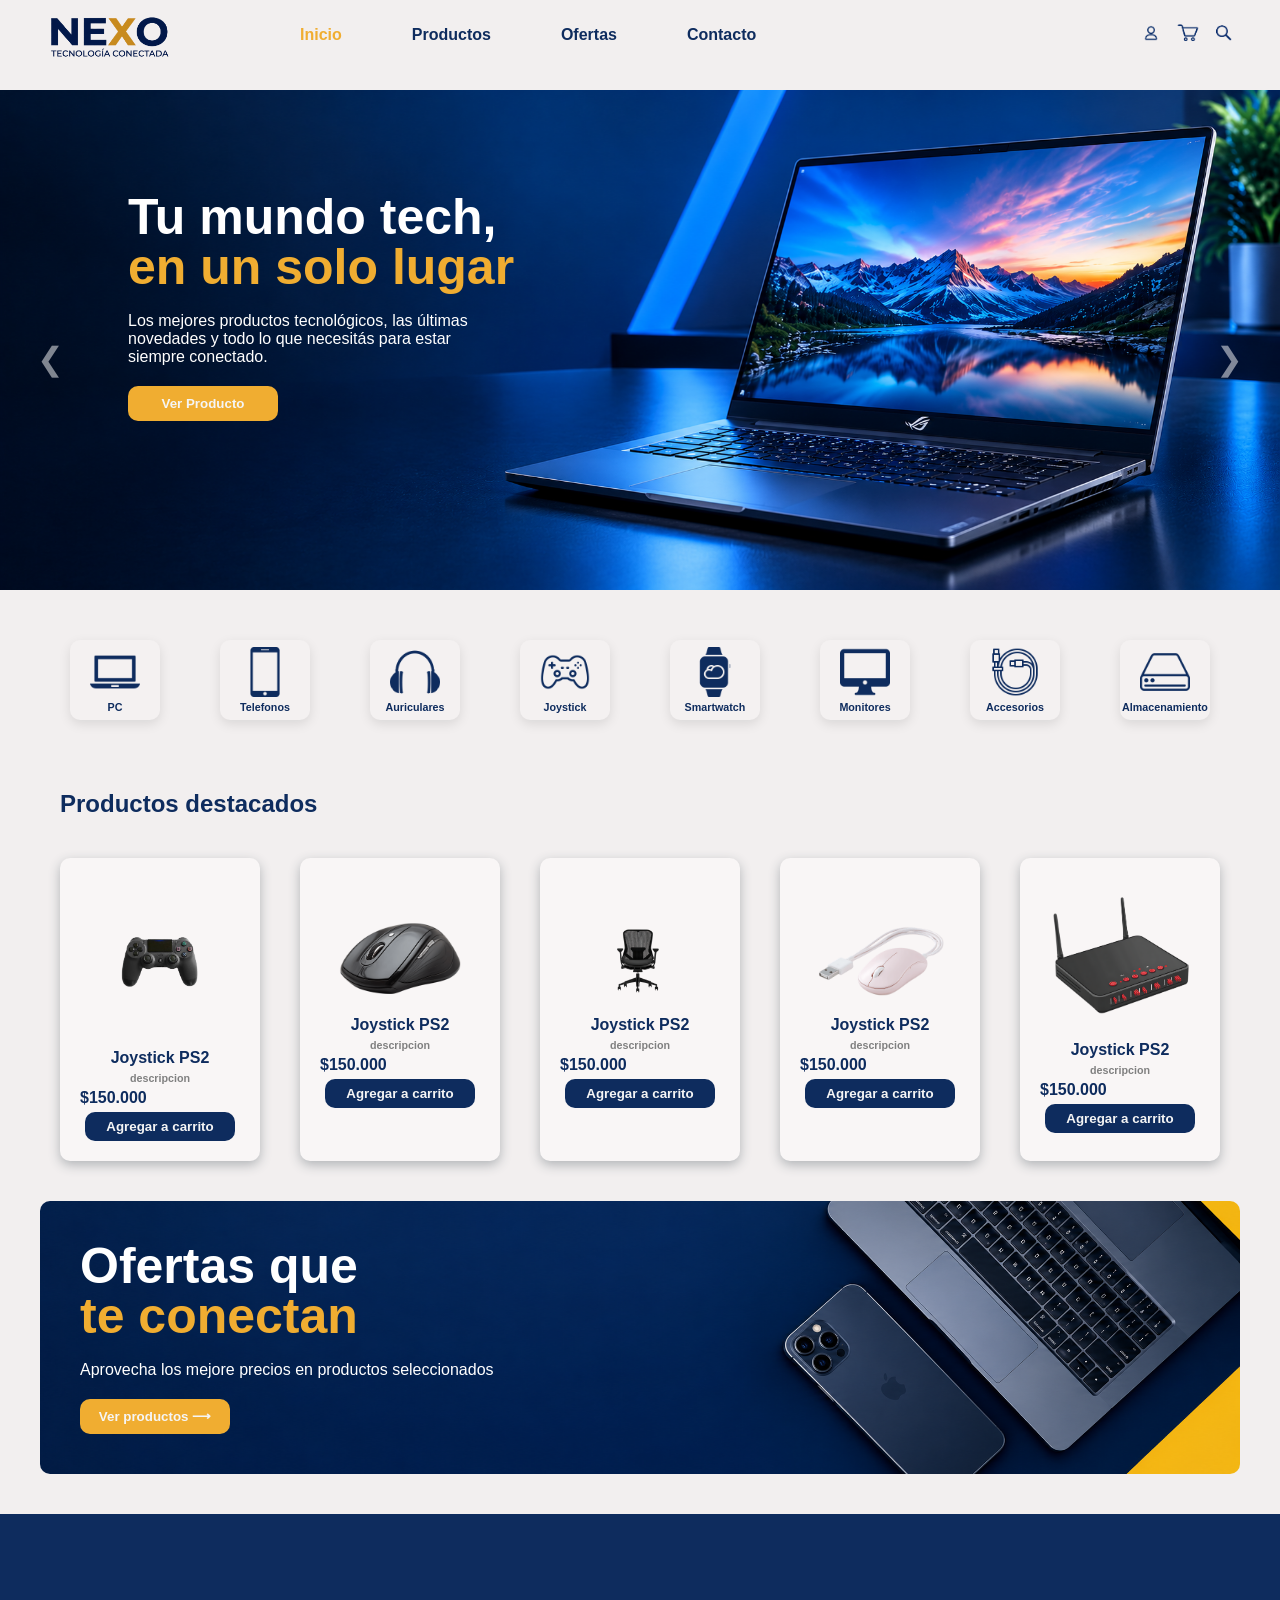
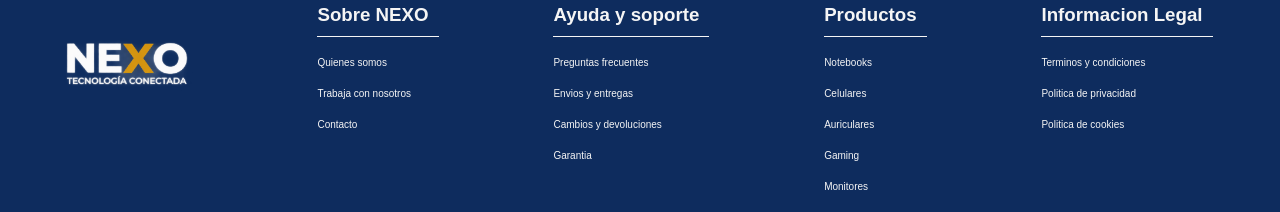
==== commit 5ddb652d: "mediaquery Haciendo ajustes" ====
--- a/index.html
+++ b/index.html
@@ -6,15 +6,17 @@
     <meta name="viewport" content="width=device-width, initial-scale=1.0">
     <title>Nexo: Empresa tech</title>
     <link rel="stylesheet" href="style.css">
+    <link rel="icon" type="image/png" href="./Imagenes/favicom.png">
 </head>
 
 <body>
     <header>
         <img class="logo" src="./Imagenes/Logo.png" alt="" width="220px">
         <div class="contenedor">
-            <nav>
-                <ul>
-                    <li><a href="">Inicio</a></li>
+            
+            <nav id="menuNav">
+                <ul>
+                    <li><a href="./index.html" class="activo">Inicio</a></li>
                     <li><a href="#Productos">Productos</a></li>
                     <li><a href="./ofertas.html">Ofertas</a></li>
                     <li><a href="./contacto.html">Contacto</a></li>
@@ -60,7 +62,8 @@
                     <div class="publicidad publi3">
                         <h1>La tecnologia <br> <span>que impulsa tu futuro.</span></h1>
                         <p>Descubrí dispositivos innovadores <br> diseñados para llevar tu productividad, creatividad y
-                            <br>entretenimiento al siguiente nivel. <br> ¡Encontrá la tecnología ideal para vos!</p>
+                            <br>entretenimiento al siguiente nivel. <br> ¡Encontrá la tecnología ideal para vos!
+                        </p>
                         <button>Ver Producto</button>
                     </div>
                     <img src="./Imagenes/Imagenes de carrucel/ImagenTres.png" alt="">
@@ -116,7 +119,8 @@
                     <button>Agregar a carrito</button>
                 </div>
                 <div class="productos">
-                    <img src="./Imagenes/Productos tecnologicos/ergonomic-wireless-computer-mouse-black.png" alt="" width="150px">
+                    <img src="./Imagenes/Productos tecnologicos/ergonomic-wireless-computer-mouse-black.png" alt=""
+                        width="150px">
                     <h4>Joystick PS2</h4>
                     <h6>descripcion</h6>
                     <p>$150.000</p>
@@ -130,14 +134,16 @@
                     <button>Agregar a carrito</button>
                 </div>
                 <div class="productos">
-                    <img src="./Imagenes/Productos tecnologicos/pink-usb-computer-mouse-on-white-background.png" alt="" width="150px">
-                    <h4>Joystick PS2</h4>
-                    <h6>descripcion</h6>
-                    <p>$150.000</p>
-                    <button>Agregar a carrito</button>
-                </div>
-                <div class="productos">
-                    <img src="./Imagenes/Productos tecnologicos/wireless-internet-router-network-device.png" alt="" width="150px">
+                    <img src="./Imagenes/Productos tecnologicos/pink-usb-computer-mouse-on-white-background.png" alt=""
+                        width="150px">
+                    <h4>Joystick PS2</h4>
+                    <h6>descripcion</h6>
+                    <p>$150.000</p>
+                    <button>Agregar a carrito</button>
+                </div>
+                <div class="productos">
+                    <img src="./Imagenes/Productos tecnologicos/wireless-internet-router-network-device.png" alt=""
+                        width="150px">
                     <h4>Joystick PS2</h4>
                     <h6>descripcion</h6>
                     <p>$150.000</p>
--- a/style.css
+++ b/style.css
@@ -3,7 +3,6 @@
     margin: 0;
     padding: 0;
     font-family: Roboto, Arial, sans-serif;
-
 }
 
 body {
@@ -12,7 +11,6 @@
     flex-direction: column;
     background-color: rgb(242, 239, 239);
 }
-
 
 header {
     background-color: rgb(242, 239, 239);
@@ -24,7 +22,6 @@
     top: 0;
     left: 0;
     width: 100%;
-    height: 70px;
     z-index: 1000;
 }
 
@@ -46,8 +43,6 @@
     padding: 20px;
     border-radius: 10px;
     margin: 20px;
-
-
 }
 
 .descuentos h4 {
@@ -71,7 +66,6 @@
 .destacados {
     width: 300px;
     height: 400px;
-    
     background-color: white;
     border-radius: 10px;
     display: flex;
@@ -79,9 +73,7 @@
     justify-content: center;
     align-items: flex-start;
     box-shadow: 0 4px 12px #b1b4b7;
-    
-}
-
+}
 
 .destacados img {
     display: flex;
@@ -89,22 +81,16 @@
     height: 180px;
     object-fit: contain;
     margin-top: 15%;
-    
-
-    
-    
-}
-
-.precioImg{
-    
+}
+
+.precioImg {
     align-self: center;
     margin: 15px;
     flex-grow: 1;
     border-radius: 10px;
-       
-}
-
-.precio{
+}
+
+.precio {
     display: flex;
     flex-direction: column;
     flex-grow: 3;
@@ -123,14 +109,12 @@
 .tachado {
     color: grey;
     text-decoration: line-through;
-
 }
 
 .precioDesc {
     font-size: 1.3rem;
     font-weight: bold;
     color: #0E2C5E;
-
 }
 
 .oferDest {
@@ -142,15 +126,11 @@
     flex-wrap: wrap;
 }
 
-
 footer {
     background-color: #0E2C5E;
     display: flex;
-    height: 300px;
     justify-content: space-around;
-
-
-
+    align-items: center;
 }
 
 footer img {
@@ -162,6 +142,7 @@
     justify-content: space-around;
     align-items: self-start;
     flex: 5;
+    padding: 10px;
 }
 
 .nexo {
@@ -180,7 +161,6 @@
     font-size: 10px;
     padding: 10px;
     padding-left: 0;
-
 }
 
 footer h3 {
@@ -203,6 +183,7 @@
     margin-right: auto;
     padding-left: 20px;
     gap: 50px;
+    flex: 1;
 }
 
 nav {
@@ -237,18 +218,18 @@
     color: #f0ad31;
     cursor: pointer;
     transition: 0.7s;
-
+}
+
+nav ul li a.activo {
+    color: #f0ad31;
 }
 
 .iconos {
     margin-right: 40px;
-
-
 }
 
 .iconos:hover {
     cursor: pointer;
-
 }
 
 .carrucel {
@@ -263,12 +244,10 @@
     height: 100%;
 }
 
-
 #flechaIzq {
     position: absolute;
     top: 50%;
     z-index: 10;
-    font-size: 20px;
     border: none;
     background: transparent;
     color: white;
@@ -278,7 +257,6 @@
     cursor: pointer;
     width: 50px;
     transition: 0.5s;
-
 }
 
 #flechaDer {
@@ -286,7 +264,6 @@
     right: 0;
     top: 50%;
     z-index: 10;
-    font-size: 20px;
     border: none;
     background: transparent;
     color: white;
@@ -296,7 +273,6 @@
     cursor: pointer;
     width: 50px;
     transition: 0.5s;
-
 }
 
 #flechaIzq:hover {
@@ -310,7 +286,6 @@
     transition: 0.5s;
     opacity: 1;
 }
-
 
 .contCircle {
     display: flex;
@@ -319,7 +294,6 @@
     top: 90%;
     left: 50%;
     z-index: 10;
-
 }
 
 .circle {
@@ -328,7 +302,6 @@
     opacity: 0.5;
     width: 30%;
     height: 30%;
-
 }
 
 .imagenes {
@@ -364,7 +337,6 @@
     color: #555;
 }
 
-
 .publicidad h1 {
     color: white;
     font-size: 50px;
@@ -375,7 +347,6 @@
     color: white;
     font-weight: 200;
     align-self: flex-start;
-
 }
 
 .publicidad button {
@@ -385,9 +356,8 @@
     width: 150px;
     padding: 10px;
     border-radius: 10px;
-    align-self: center;
+    align-self: flex-start;
     font-weight: bold;
-    align-self: flex-start;
     cursor: pointer;
     transition: 0.5s;
 }
@@ -395,32 +365,27 @@
 .publicidad button:hover {
     cursor: pointer;
     background-color: #df630b;
-
 }
 
 .texto2 {
     display: flex;
     flex-direction: column;
     justify-content: flex-start;
-    align-items: center;
+    align-items: flex-start;
     gap: 20px;
-    align-items: flex-start;
     padding: 40px;
     border-radius: 10px;
-
 }
 
 .texto2 h5 {
     color: white;
     font-size: 50px;
     line-height: 1;
-
 }
 
 .texto2 p {
     color: white;
     font-weight: 200;
-
 }
 
 .texto2 button {
@@ -432,10 +397,7 @@
     border-radius: 10px;
     font-weight: bold;
     transition: 0.5s;
-
-}
-
-
+}
 
 span {
     color: #f0ad31;
@@ -451,14 +413,13 @@
 
 .allProducts h2 {
     color: #0E2C5E;
-
 }
 
 .container {
     display: flex;
     justify-content: space-around;
-}
-
+    flex-wrap: wrap;
+}
 
 .productos {
     display: flex;
@@ -480,12 +441,10 @@
 
 .productos h4 {
     color: #0E2C5E;
-
 }
 
 .productos h6 {
     color: grey;
-
 }
 
 .productos p {
@@ -508,7 +467,6 @@
 
 .productos button:hover {
     background-color: #df630b;
-
 }
 
 .ofertas {
@@ -531,7 +489,6 @@
     display: flex;
     justify-content: space-around;
     align-items: center;
-
     height: 100px;
 }
 
@@ -546,7 +503,6 @@
     border-radius: 10px;
     box-shadow: 0 4px 12px rgba(0, 0, 0, 0.10);
     transition: 0.5s;
-
 }
 
 .catDiv h6 {
@@ -557,7 +513,6 @@
     box-shadow: 0 4px 12px #0568e9;
     cursor: pointer;
     transform: translateY(-5px);
-
 }
 
 .categoria img {
@@ -574,8 +529,10 @@
 .contenedor-contacto {
     background-color: #ffffff;
     width: 100%;
+    max-width: 600px;
     padding: 30px;
     border-radius: 12px;
+    box-shadow: 0 4px 15px rgb(0, 0, 0, 0.08);
 }
 
 .contenedor-contacto h2 {
@@ -617,6 +574,7 @@
     font-size: 15px;
     font-family: inherit;
     outline: none;
+    transition: border-color 0.3s;
 }
 
 .grupo-campo input:focus,
@@ -634,9 +592,202 @@
     font-size: 16px;
     cursor: pointer;
     margin-top: 10px;
-
 }
 
 .btn-enviar:hover {
     background-color: #d99926;
+}
+
+.mensaje-error {
+    color: #d9534f;
+    font-size: 13px;
+    margin-top: 4px;
+    font-weight: 500;
+}
+
+.campo-invalido {
+    border-color: #d9534f !important;
+}
+
+.resumen-oculto {
+    display: none;
+}
+
+.card-resumen-exito {
+    margin-top: 25px;
+    padding: 20px;
+    border-radius: 8px;
+    background-color: #eaf7ed;
+    border: 1px solid #a3e2b2;
+    color: #1e4620;
+    display: flex;
+    flex-direction: column;
+    gap: 8px;
+    width: 100%;
+}
+
+.card-resumen-exito h3 {
+    color: #1b5e20;
+    font-size: 18px;
+    border-bottom: none;
+    padding-bottom: 0;
+}
+
+.card-resumen-exito p,
+.card-resumen-exito li {
+    color: #1e4620;
+    font-size: 14px;
+    margin: 0;
+}
+
+@media (max-width: 600px) {
+
+    header {
+        display: flex;
+        flex-direction: row;
+        justify-content: space-between;
+        align-items: center;
+        height: 60px;
+        padding: 0 8px;
+    }
+
+    .logo {
+        width: 90px;
+    }
+
+    .contenedor {
+        flex: 1;
+        margin: 0;
+        padding: 0;
+        justify-content: center;
+        min-width: 0;
+    }
+
+    nav {
+        height: 100%;
+    }
+
+    nav ul {
+        display: flex;
+        gap: 8px;
+        padding: 0;
+        font-size: 11px;
+        justify-content: center;
+        white-space: nowrap;
+    }
+
+    nav li a {
+        padding: 0 3px;
+    }
+
+    .iconos {
+        display: none;
+    }
+
+    .menu {
+        display: none;
+    }
+
+    .carrucel {
+        height: 150px;
+    }
+
+    .publicidad {
+        transform: scale(0.5);
+        transform-origin: left top;
+    }
+
+    .publicidad p {
+        display: none;
+    }
+
+    .publicidad button {
+        display: none;
+    }
+
+    #flechaIzq {
+        display: none;
+    }
+
+    #flechaDer {
+        display: none;
+    }
+
+    .categoria {
+        justify-content: center;
+        gap: 30px;
+        transform: scale(0.5);
+        margin-bottom: 0;
+        margin-top: 0;
+    }
+
+    .allProducts {
+        width: 100%;
+        margin: 0;
+        padding: 0 15px;
+        gap: 15px;
+    }
+
+    .allProducts h2 {
+        align-self: flex-start;
+        font-size: 20px;
+    }
+
+    .allProducts .container {
+        display: flex;
+        flex-wrap: wrap;
+        justify-content: center;
+        gap: 15px;
+    }
+
+    .allProducts .productos {
+        width: calc(50% - 30px);
+        padding: 12px;
+    }
+
+    .productos button {
+        width: 100px;
+        height: 50px;
+    }
+
+    .ofertas {
+        margin: 5%;
+        background-size: cover;
+        background-position: right;
+        background-repeat: no-repeat;
+    }
+
+    footer {
+        flex-direction: column;
+        align-items: center;
+        padding: 20px 15px;
+        gap: 15px;
+    }
+
+    .nexo img {
+        display: none;
+    }
+
+    .contenedor2 {
+        display: grid;
+        grid-template-columns: repeat(2, 1fr);
+        width: 100%;
+        gap: 25px 15px;
+        padding: 10px;
+    }
+
+    .contFooter {
+        padding-top: 0;
+        gap: 5px;
+    }
+
+    footer h3 {
+        font-size: 13px;
+        padding-bottom: 5px;
+    }
+
+    footer li {
+        font-size: 11px;
+        padding: 5px 0;
+    }
 }
